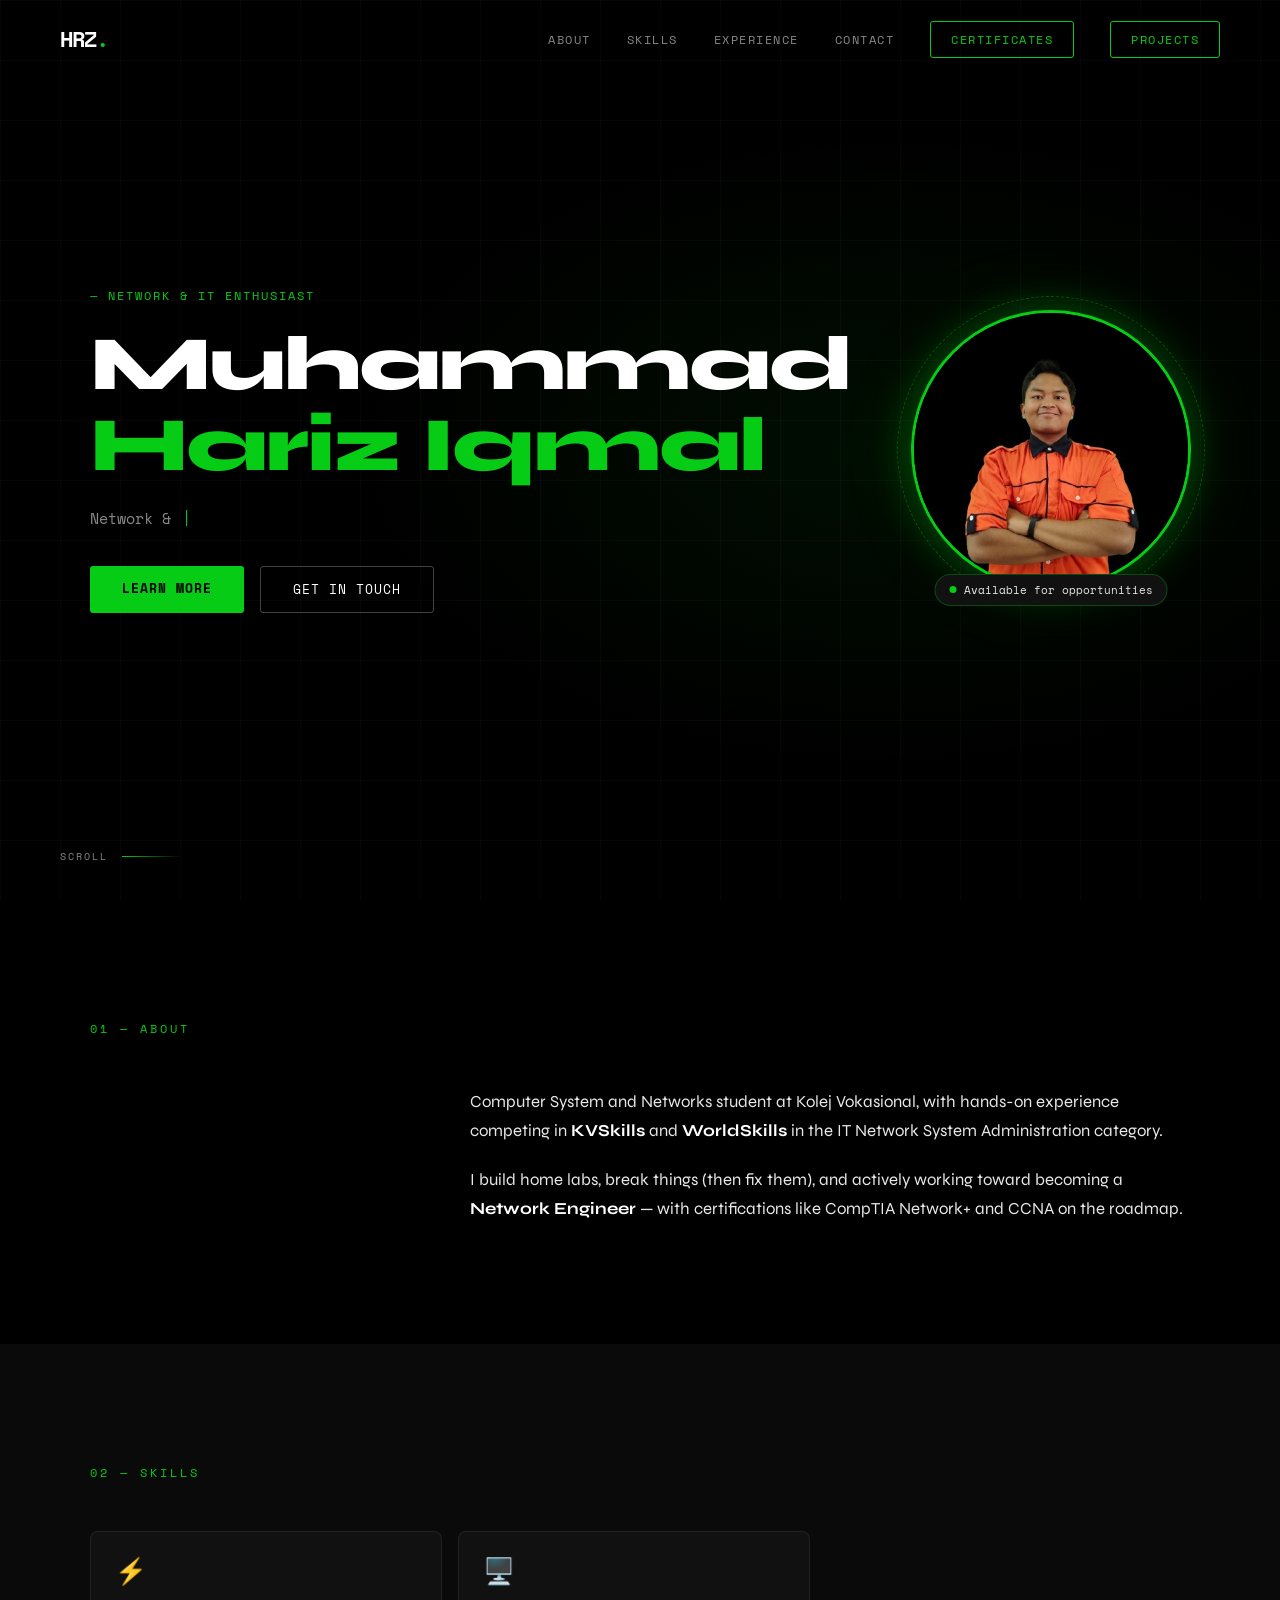
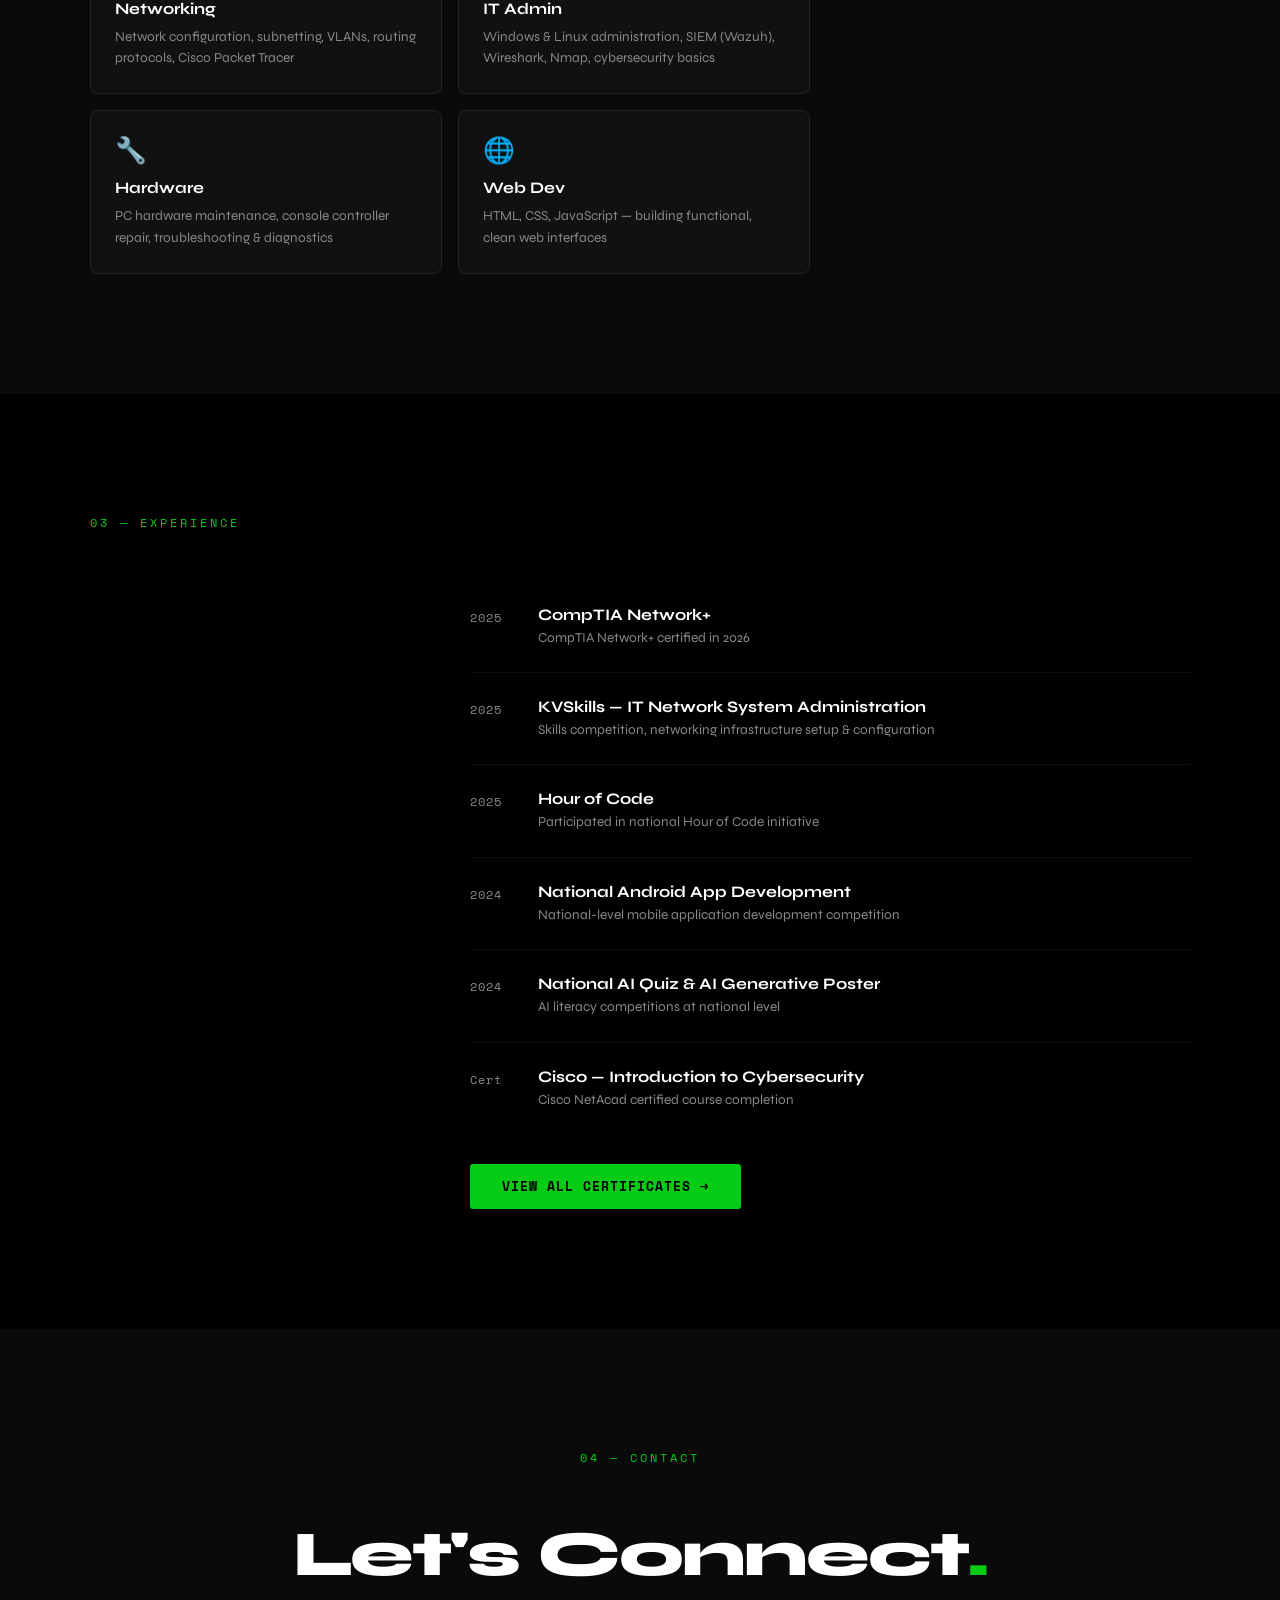
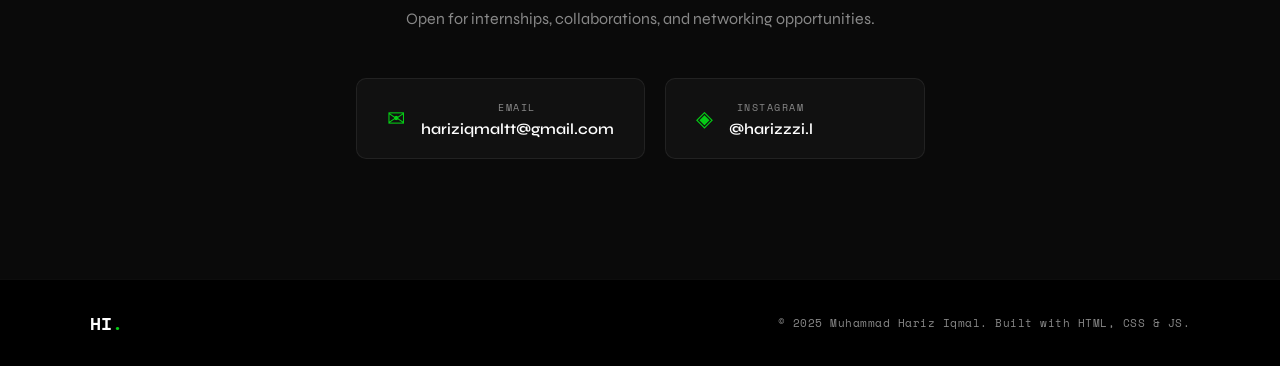
==== index.html @ 99c287b8 "Add files via upload" ====
<!DOCTYPE html>
<html lang="ms">
<head>
  <meta charset="UTF-8" />
  <meta name="viewport" content="width=device-width, initial-scale=1.0" />
  <title>Muhammad Hariz Iqmal — Portfolio</title>
  <link rel="preconnect" href="https://fonts.googleapis.com" />
  <link rel="preconnect" href="https://fonts.gstatic.com" crossorigin />
  <link href="https://fonts.googleapis.com/css2?family=Space+Mono:wght@400;700&family=Syne:wght@400;600;800&display=swap" rel="stylesheet" />
  <link rel="stylesheet" href="style.css" />
</head>
<body>

  <!-- NAV -->
  <nav id="navbar">
    <div class="nav-logo">HRZ<span class="dot">.</span></div>
    <ul class="nav-links">
      <li><a href="#about">About</a></li>
      <li><a href="#skills">Skills</a></li>
      <li><a href="#experience">Experience</a></li>
      <li><a href="#contact">Contact</a></li>
      <li><a href="sijil index.html" class="nav-cta">Certificates</a></li>
      <li><a href="project_index.html" class="nav-cta">Projects</a></li>
    </ul>
    <button class="hamburger" id="hamburger" aria-label="Menu">
      <span></span><span></span><span></span>
    </button>
  </nav>

  <!-- HERO -->
  <header id="hero">
    <div class="hero-grid">
      <div class="hero-text">
        <span class="hero-tag">— Network & IT Enthusiast</span>
        <h1 class="hero-name">Muhammad<br /><em>Hariz Iqmal</em></h1>
        <p class="hero-sub" id="typed-text"></p>
        <div class="hero-actions">
          <a href="#about" class="btn-primary">Learn More</a>
          <a href="#contact" class="btn-ghost">Get In Touch</a>
        </div>
      </div>
      <div class="hero-image-wrap">
        <div class="image-ring"></div>
        <img src="encem.jpg" alt="Muhammad Hariz Iqmal" class="profile-pic" />
        <div class="image-badge">
          <span class="badge-dot"></span> Available for opportunities
        </div>
      </div>
    </div>
    <div class="scroll-hint">
      <span>Scroll</span>
      <div class="scroll-line"></div>
    </div>
  </header>

  <!-- ABOUT -->
  <section id="about" class="section">
    <div class="section-inner">
      <div class="section-label reveal">01 — About</div>
      <div class="two-col">
        <div class="col-heading reveal-left">
          <h2>Who<br />Am I<span class="accent">?</span></h2>
        </div>
        <div class="col-body reveal-right">
          <p>Computer System and Networks student at Kolej Vokasional, with hands-on experience competing in <strong>KVSkills</strong> and <strong>WorldSkills</strong> in the IT Network System Administration category.</p>
          <br />
          <p>I build home labs, break things (then fix them), and actively working toward becoming a <strong>Network Engineer</strong> — with certifications like CompTIA Network+ and CCNA on the roadmap.</p>
        </div>
      </div>
    </div>
  </section>

  <!-- SKILLS -->
  <section id="skills" class="section alt-bg">
    <div class="section-inner">
      <div class="section-label reveal">02 — Skills</div>
      <div class="two-col reverse">
        <div class="col-heading reveal-right">
          <h2>What I<br />Can Do<span class="accent">.</span></h2>
        </div>
        <div class="col-body reveal-left">
          <div class="skill-grid">
            <div class="skill-card">
              <div class="skill-icon">⚡</div>
              <h3>Networking</h3>
              <p>Network configuration, subnetting, VLANs, routing protocols, Cisco Packet Tracer</p>
            </div>
            <div class="skill-card">
              <div class="skill-icon">🖥️</div>
              <h3>IT Admin</h3>
              <p>Windows & Linux administration, SIEM (Wazuh), Wireshark, Nmap, cybersecurity basics</p>
            </div>
            <div class="skill-card">
              <div class="skill-icon">🔧</div>
              <h3>Hardware</h3>
              <p>PC hardware maintenance, console controller repair, troubleshooting & diagnostics</p>
            </div>
            <div class="skill-card">
              <div class="skill-icon">🌐</div>
              <h3>Web Dev</h3>
              <p>HTML, CSS, JavaScript — building functional, clean web interfaces</p>
            </div>
          </div>
        </div>
      </div>
    </div>
  </section>

  <!-- EXPERIENCE / COMPETITIONS -->
  <section id="experience" class="section">
    <div class="section-inner">
      <div class="section-label reveal">03 — Experience</div>
      <div class="two-col">
        <div class="col-heading reveal-left">
          <h2>What I've<br />Done<span class="accent">.</span></h2>
        </div>
        <div class="col-body reveal-right">
          <div class="timeline">
            <div class="timeline-item">
              <span class="timeline-year">2025</span>
              <div>
                <h3>CompTIA Network+</h3>
                <p>CompTIA Network+ certified in 2026</p>
              </div>
            </div>
            <div class="timeline-item">
              <span class="timeline-year">2025</span>
              <div>
                <h3>KVSkills — IT Network System Administration</h3>
                <p>Skills competition, networking infrastructure setup & configuration</p>
              </div>
            </div>
            <div class="timeline-item">
              <span class="timeline-year">2025</span>
              <div>
                <h3>Hour of Code</h3>
                <p>Participated in national Hour of Code initiative</p>
              </div>
            </div>
            <div class="timeline-item">
              <span class="timeline-year">2024</span>
              <div>
                <h3>National Android App Development</h3>
                <p>National-level mobile application development competition</p>
              </div>
            </div>
            <div class="timeline-item">
              <span class="timeline-year">2024</span>
              <div>
                <h3>National AI Quiz & AI Generative Poster</h3>
                <p>AI literacy competitions at national level</p>
              </div>
            </div>
            <div class="timeline-item">
              <span class="timeline-year">Cert</span>
              <div>
                <h3>Cisco — Introduction to Cybersecurity</h3>
                <p>Cisco NetAcad certified course completion</p>
              </div>
            </div>
          </div>
          <a href="sijil_index.html" class="btn-primary" style="margin-top:30px;display:inline-block;">View All Certificates →</a>
        </div>
      </div>
    </div>
  </section>

  <!-- CONTACT -->
  <section id="contact" class="section alt-bg">
    <div class="section-inner contact-inner">
      <div class="section-label reveal">04 — Contact</div>
      <h2 class="contact-heading reveal">Let's Connect<span class="accent">.</span></h2>
      <p class="contact-sub reveal">Open for internships, collaborations, and networking opportunities.</p>
      <div class="contact-links reveal">
        <a href="mailto:hariziqmaltt@gmail.com" class="contact-card">
          <span class="contact-icon">✉</span>
          <div>
            <small>Email</small>
            <strong>hariziqmaltt@gmail.com</strong>
          </div>
        </a>
        <a href="https://instagram.com/harizzzi.l" target="_blank" class="contact-card">
          <span class="contact-icon">◈</span>
          <div>
            <small>Instagram</small>
            <strong>@harizzzi.l</strong>
          </div>
        </a>
      </div>
    </div>
  </section>

  <!-- FOOTER -->
  <footer>
    <div class="footer-inner">
      <span class="footer-logo">HI<span class="accent">.</span></span>
      <p>© 2025 Muhammad Hariz Iqmal. Built with HTML, CSS & JS.</p>
    </div>
  </footer>

  <script src="script.js"></script>
</body>
</html>
---- style.css ----
/* ===========================
   RESET & BASE
   =========================== */
*, *::before, *::after {
  margin: 0;
  padding: 0;
  box-sizing: border-box;
}

:root {
  --green: #06cc16;
  --green-dim: rgba(6, 204, 22, 0.12);
  --green-glow: rgba(6, 204, 22, 0.35);
  --black: #000000;
  --dark: #0a0a0a;
  --dark2: #111111;
  --grey: #888888;
  --light: #e8e8e8;
  --white: #ffffff;
  --font-display: 'Syne', sans-serif;
  --font-mono: 'Space Mono', monospace;
  --transition: 0.3s ease;
}

html { scroll-behavior: smooth; }

body {
  font-family: var(--font-display);
  background: var(--black);
  color: var(--white);
  overflow-x: hidden;
  cursor: default;
}

/* ===========================
   NAVBAR
   =========================== */
#navbar {
  position: fixed;
  top: 0; left: 0; right: 0;
  z-index: 1000;
  display: flex;
  align-items: center;
  justify-content: space-between;
  padding: 22px 60px;
  transition: background 0.4s, padding 0.3s;
}

#navbar.scrolled {
  background: rgba(0,0,0,0.92);
  backdrop-filter: blur(12px);
  padding: 14px 60px;
  border-bottom: 1px solid rgba(255,255,255,0.05);
}

.nav-logo {
  font-family: var(--font-mono);
  font-size: 1.4rem;
  font-weight: 700;
  color: var(--white);
  letter-spacing: -1px;
}

.dot { color: var(--green); }

.nav-links {
  display: flex;
  align-items: center;
  gap: 36px;
  list-style: none;
}

.nav-links a {
  font-family: var(--font-mono);
  font-size: 0.78rem;
  text-decoration: none;
  color: var(--grey);
  letter-spacing: 1.5px;
  text-transform: uppercase;
  transition: color var(--transition);
}

.nav-links a:hover { color: var(--white); }

.nav-links .nav-cta {
  padding: 8px 20px;
  border: 1px solid var(--green);
  color: var(--green);
  border-radius: 3px;
  transition: background var(--transition), color var(--transition);
}

.nav-links .nav-cta:hover {
  background: var(--green);
  color: var(--black);
}

.hamburger {
  display: none;
  flex-direction: column;
  gap: 5px;
  background: none;
  border: none;
  cursor: pointer;
  padding: 4px;
}

.hamburger span {
  display: block;
  width: 24px;
  height: 2px;
  background: var(--white);
  transition: var(--transition);
}

/* ===========================
   HERO
   =========================== */
#hero {
  min-height: 100vh;
  display: flex;
  flex-direction: column;
  align-items: center;
  justify-content: center;
  padding: 0 60px;
  position: relative;
  background:
    radial-gradient(ellipse 60% 50% at 70% 50%, rgba(6,204,22,0.07) 0%, transparent 70%),
    var(--black);
}

/* subtle grid overlay */
#hero::before {
  content: '';
  position: absolute;
  inset: 0;
  background-image:
    linear-gradient(rgba(255,255,255,0.025) 1px, transparent 1px),
    linear-gradient(90deg, rgba(255,255,255,0.025) 1px, transparent 1px);
  background-size: 60px 60px;
  pointer-events: none;
}

.hero-grid {
  display: flex;
  align-items: center;
  justify-content: space-between;
  gap: 60px;
  max-width: 1100px;
  width: 100%;
}

.hero-text {
  flex: 1;
}

.hero-tag {
  font-family: var(--font-mono);
  font-size: 0.75rem;
  color: var(--green);
  letter-spacing: 2px;
  text-transform: uppercase;
  display: block;
  margin-bottom: 20px;
  opacity: 0;
  animation: fadeUp 0.6s forwards 0.2s;
}

.hero-name {
  font-family: var(--font-display);
  font-size: clamp(2.8rem, 6vw, 5.5rem);
  font-weight: 800;
  line-height: 1.05;
  letter-spacing: -2px;
  opacity: 0;
  animation: fadeUp 0.7s forwards 0.35s;
}

.hero-name em {
  font-style: normal;
  color: var(--green);
}

.hero-sub {
  font-family: var(--font-mono);
  font-size: 0.95rem;
  color: var(--grey);
  margin-top: 22px;
  min-height: 1.5em;
  opacity: 0;
  animation: fadeUp 0.7s forwards 0.5s;
}

.hero-sub::after {
  content: '|';
  animation: blink 0.8s step-end infinite;
  color: var(--green);
  margin-left: 2px;
}

@keyframes blink { 50% { opacity: 0; } }

.hero-actions {
  display: flex;
  gap: 16px;
  margin-top: 36px;
  flex-wrap: wrap;
  opacity: 0;
  animation: fadeUp 0.7s forwards 0.65s;
}

/* Buttons */
.btn-primary {
  display: inline-block;
  padding: 13px 32px;
  background: var(--green);
  color: var(--black);
  font-family: var(--font-mono);
  font-size: 0.8rem;
  font-weight: 700;
  letter-spacing: 1px;
  text-transform: uppercase;
  text-decoration: none;
  border-radius: 3px;
  transition: transform var(--transition), box-shadow var(--transition);
}

.btn-primary:hover {
  transform: translateY(-2px);
  box-shadow: 0 8px 24px var(--green-glow);
}

.btn-ghost {
  display: inline-block;
  padding: 13px 32px;
  border: 1px solid rgba(255,255,255,0.25);
  color: var(--white);
  font-family: var(--font-mono);
  font-size: 0.8rem;
  letter-spacing: 1px;
  text-transform: uppercase;
  text-decoration: none;
  border-radius: 3px;
  transition: border-color var(--transition), color var(--transition);
}

.btn-ghost:hover {
  border-color: var(--white);
}

/* HERO IMAGE */
.hero-image-wrap {
  position: relative;
  flex-shrink: 0;
  opacity: 0;
  animation: fadeIn 0.8s forwards 0.5s;
}

.profile-pic {
  width: 280px;
  height: 280px;
  border-radius: 50%;
  object-fit: cover;
  border: 3px solid var(--green);
  box-shadow: 0 0 40px var(--green-glow), 0 0 80px rgba(6,204,22,0.1);
  display: block;
  position: relative;
  z-index: 2;
}

.image-ring {
  position: absolute;
  inset: -14px;
  border-radius: 50%;
  border: 1px dashed rgba(6,204,22,0.35);
  animation: spin 20s linear infinite;
  z-index: 1;
}

@keyframes spin { to { transform: rotate(360deg); } }

.image-badge {
  position: absolute;
  bottom: -16px;
  left: 50%;
  transform: translateX(-50%);
  background: var(--dark2);
  border: 1px solid rgba(6,204,22,0.3);
  color: var(--light);
  font-family: var(--font-mono);
  font-size: 0.68rem;
  white-space: nowrap;
  padding: 7px 14px;
  border-radius: 20px;
  display: flex;
  align-items: center;
  gap: 7px;
  z-index: 3;
}

.badge-dot {
  width: 7px;
  height: 7px;
  border-radius: 50%;
  background: var(--green);
  animation: pulse 2s ease-in-out infinite;
}

@keyframes pulse {
  0%, 100% { box-shadow: 0 0 0 0 var(--green-glow); }
  50% { box-shadow: 0 0 0 6px transparent; }
}

/* Scroll hint */
.scroll-hint {
  position: absolute;
  bottom: 36px;
  left: 60px;
  display: flex;
  align-items: center;
  gap: 14px;
  opacity: 0;
  animation: fadeIn 1s forwards 1s;
}

.scroll-hint span {
  font-family: var(--font-mono);
  font-size: 0.65rem;
  letter-spacing: 2px;
  color: var(--grey);
  text-transform: uppercase;
}

.scroll-line {
  width: 60px;
  height: 1px;
  background: linear-gradient(90deg, var(--green), transparent);
  animation: grow 2s ease-in-out infinite;
}

@keyframes grow {
  0%, 100% { width: 30px; opacity: 0.4; }
  50% { width: 60px; opacity: 1; }
}

/* ===========================
   SECTIONS
   =========================== */
.section {
  padding: 120px 60px;
}

.alt-bg {
  background: var(--dark);
}

.section-inner {
  max-width: 1100px;
  margin: 0 auto;
}

.section-label {
  font-family: var(--font-mono);
  font-size: 0.72rem;
  color: var(--green);
  letter-spacing: 3px;
  text-transform: uppercase;
  margin-bottom: 50px;
}

.two-col {
  display: flex;
  gap: 80px;
  align-items: flex-start;
}

.two-col.reverse { flex-direction: row-reverse; }

.col-heading {
  flex: 0 0 300px;
  position: sticky;
  top: 120px;
}

.col-heading h2 {
  font-size: clamp(2.2rem, 4vw, 3.6rem);
  font-weight: 800;
  line-height: 1.1;
  letter-spacing: -2px;
}

.accent { color: var(--green); }

.col-body {
  flex: 1;
}

.col-body p {
  font-size: 1.05rem;
  line-height: 1.75;
  color: var(--light);
}

.col-body p strong {
  color: var(--white);
  font-weight: 700;
}

/* ===========================
   SKILL CARDS
   =========================== */
.skill-grid {
  display: grid;
  grid-template-columns: 1fr 1fr;
  gap: 16px;
}

.skill-card {
  background: rgba(255,255,255,0.03);
  border: 1px solid rgba(255,255,255,0.07);
  border-radius: 8px;
  padding: 24px;
  transition: border-color var(--transition), transform var(--transition);
}

.skill-card:hover {
  border-color: var(--green);
  transform: translateY(-4px);
}

.skill-icon {
  font-size: 1.6rem;
  margin-bottom: 12px;
}

.skill-card h3 {
  font-size: 1rem;
  font-weight: 700;
  margin-bottom: 8px;
}

.skill-card p {
  font-size: 0.85rem;
  line-height: 1.6;
  color: var(--grey);
}

/* ===========================
   TIMELINE
   =========================== */
.timeline {
  display: flex;
  flex-direction: column;
  gap: 0;
}

.timeline-item {
  display: flex;
  gap: 24px;
  padding: 24px 0;
  border-bottom: 1px solid rgba(255,255,255,0.06);
  align-items: flex-start;
  transition: background var(--transition);
}

.timeline-item:last-child { border-bottom: none; }

.timeline-item:hover .timeline-year {
  color: var(--green);
}

.timeline-year {
  font-family: var(--font-mono);
  font-size: 0.72rem;
  color: var(--grey);
  letter-spacing: 1px;
  flex-shrink: 0;
  width: 44px;
  margin-top: 4px;
  transition: color var(--transition);
}

.timeline-item h3 {
  font-size: 1rem;
  font-weight: 700;
  margin-bottom: 4px;
}

.timeline-item p {
  font-size: 0.85rem;
  color: var(--grey);
  line-height: 1.5;
}

/* ===========================
   CONTACT
   =========================== */
.contact-inner {
  text-align: center;
}

.contact-heading {
  font-size: clamp(2.5rem, 5vw, 4.5rem);
  font-weight: 800;
  letter-spacing: -2px;
  margin-bottom: 16px;
}

.contact-sub {
  font-size: 1rem;
  color: var(--grey);
  margin-bottom: 50px;
}

.contact-links {
  display: flex;
  gap: 20px;
  justify-content: center;
  flex-wrap: wrap;
}

.contact-card {
  display: flex;
  align-items: center;
  gap: 16px;
  background: rgba(255,255,255,0.03);
  border: 1px solid rgba(255,255,255,0.07);
  border-radius: 10px;
  padding: 20px 30px;
  text-decoration: none;
  color: var(--white);
  transition: border-color var(--transition), transform var(--transition);
  min-width: 260px;
}

.contact-card:hover {
  border-color: var(--green);
  transform: translateY(-4px);
}

.contact-icon {
  font-size: 1.4rem;
  color: var(--green);
}

.contact-card small {
  display: block;
  font-family: var(--font-mono);
  font-size: 0.65rem;
  color: var(--grey);
  letter-spacing: 1.5px;
  text-transform: uppercase;
  margin-bottom: 4px;
}

.contact-card strong {
  font-size: 0.95rem;
  font-weight: 600;
}

/* ===========================
   FOOTER
   =========================== */
footer {
  background: var(--black);
  border-top: 1px solid rgba(255,255,255,0.05);
  padding: 30px 60px;
}

.footer-inner {
  max-width: 1100px;
  margin: 0 auto;
  display: flex;
  align-items: center;
  justify-content: space-between;
}

.footer-logo {
  font-family: var(--font-mono);
  font-size: 1.1rem;
  font-weight: 700;
}

footer p {
  font-family: var(--font-mono);
  font-size: 0.7rem;
  color: var(--grey);
  letter-spacing: 0.5px;
}

/* ===========================
   REVEAL ANIMATIONS
   =========================== */
.reveal, .reveal-left, .reveal-right {
  opacity: 0;
  transition: opacity 0.8s ease, transform 0.8s ease;
}

.reveal { transform: translateY(30px); }
.reveal-left { transform: translateX(-50px); }
.reveal-right { transform: translateX(50px); }

.reveal.active,
.reveal-left.active,
.reveal-right.active {
  opacity: 1;
  transform: translate(0);
}

/* ===========================
   KEYFRAMES
   =========================== */
@keyframes fadeUp {
  from { opacity: 0; transform: translateY(24px); }
  to   { opacity: 1; transform: translateY(0); }
}

@keyframes fadeIn {
  from { opacity: 0; }
  to   { opacity: 1; }
}

/* ===========================
   RESPONSIVE
   =========================== */
@media (max-width: 900px) {
  #navbar { padding: 18px 30px; }
  #navbar.scrolled { padding: 12px 30px; }

  .nav-links { display: none; flex-direction: column; position: fixed; top: 0; right: 0; bottom: 0; width: 260px; background: #0a0a0a; padding: 80px 30px 40px; gap: 28px; transform: translateX(100%); transition: transform 0.35s ease; z-index: 999; }
  .nav-links.open { display: flex; transform: translateX(0); }
  .hamburger { display: flex; z-index: 1000; }

  #hero { padding: 100px 30px 60px; }
  .hero-grid { flex-direction: column-reverse; align-items: flex-start; gap: 40px; }
  .profile-pic { width: 200px; height: 200px; }

  .section { padding: 80px 30px; }
  .two-col, .two-col.reverse { flex-direction: column; gap: 40px; }
  .col-heading { position: static; flex: none; }

  .skill-grid { grid-template-columns: 1fr; }

  .scroll-hint { display: none; }

  footer { padding: 24px 30px; }
  .footer-inner { flex-direction: column; gap: 10px; text-align: center; }
}

@media (max-width: 480px) {
  .hero-name { letter-spacing: -1px; }
  .contact-card { min-width: unset; width: 100%; }
}
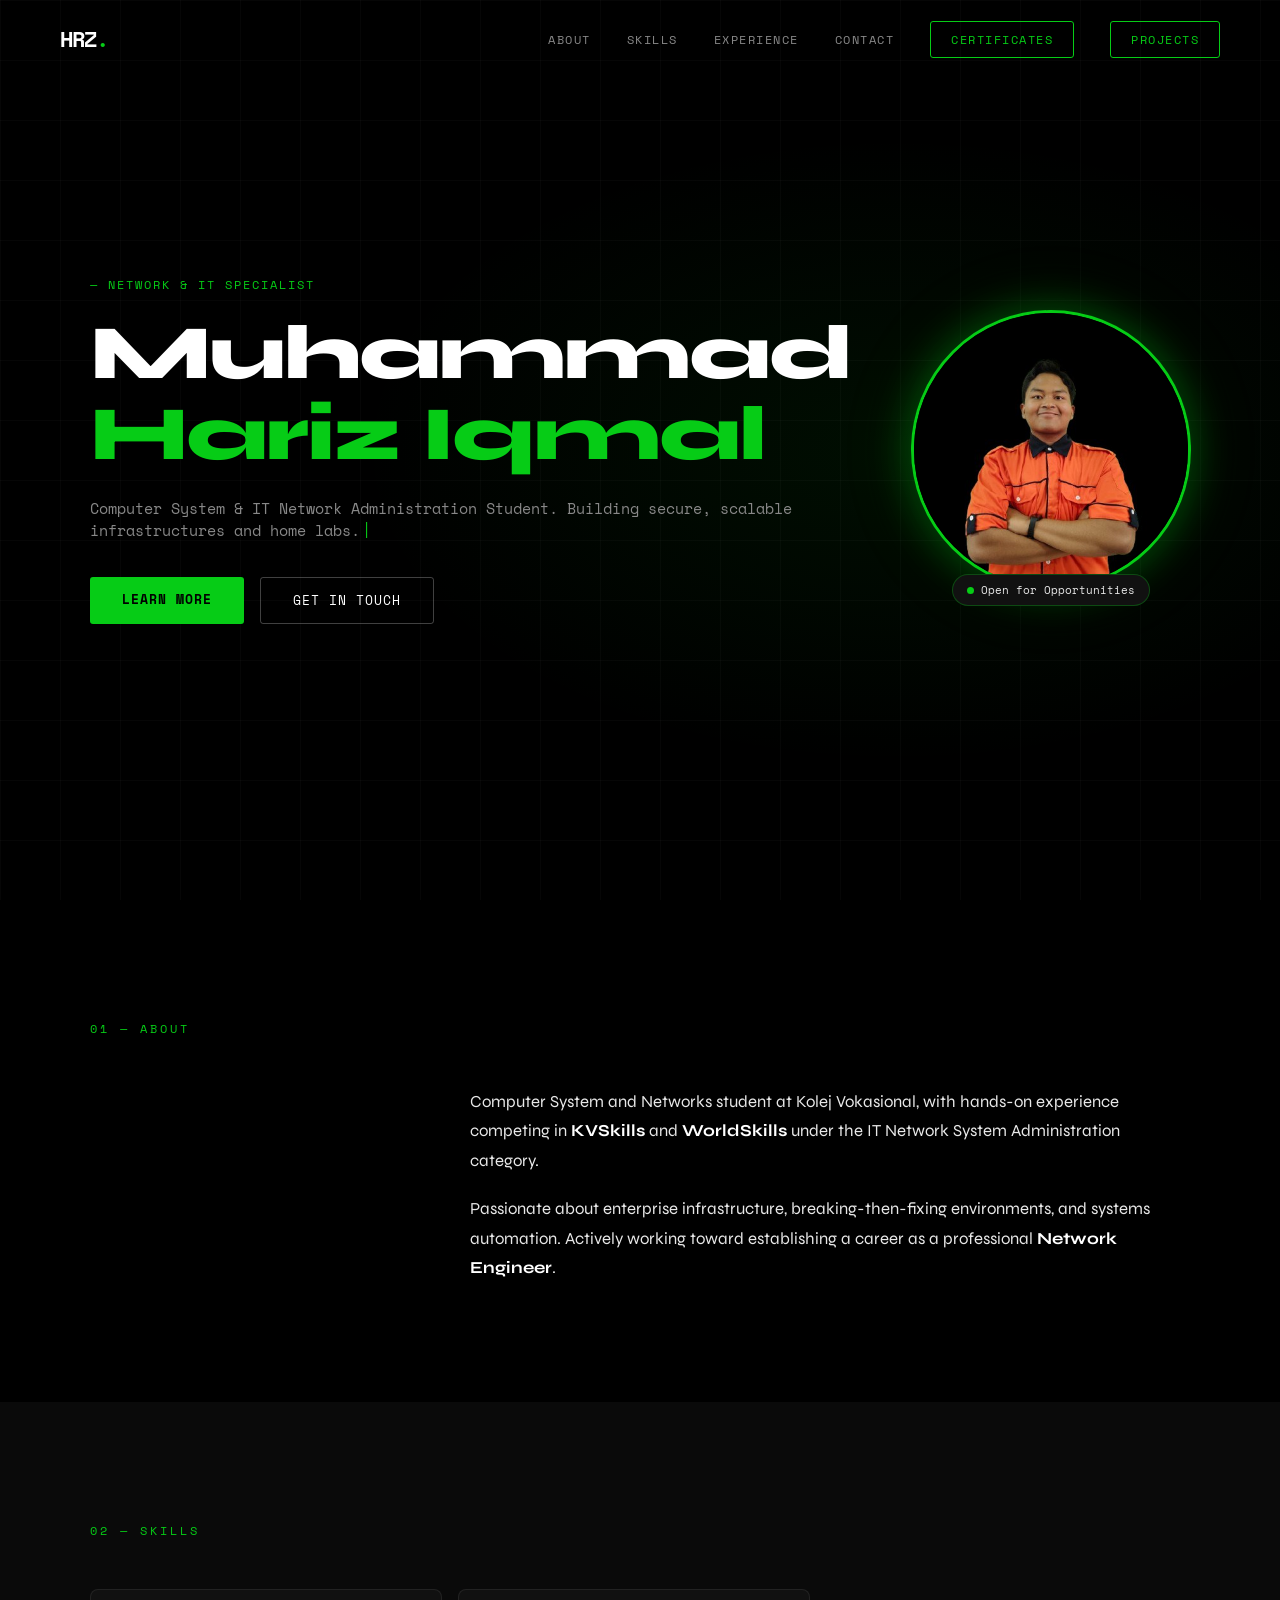
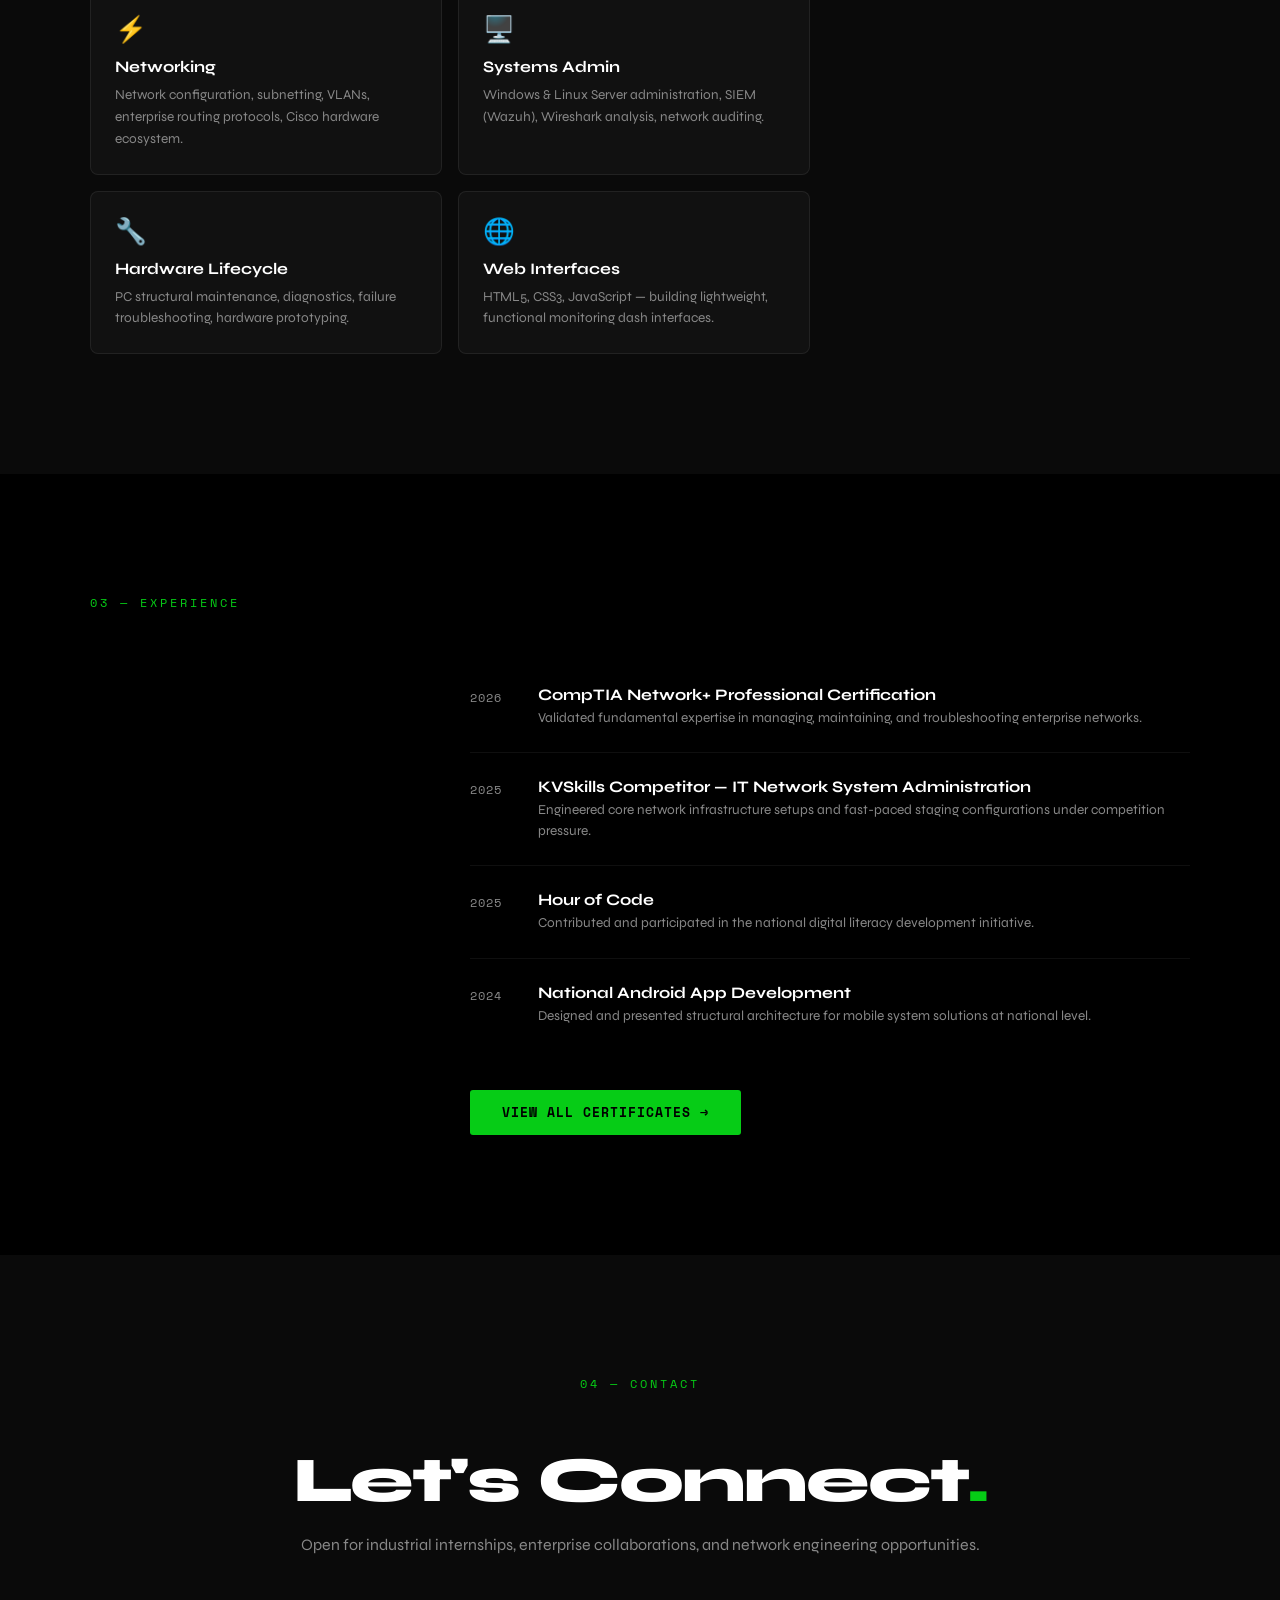
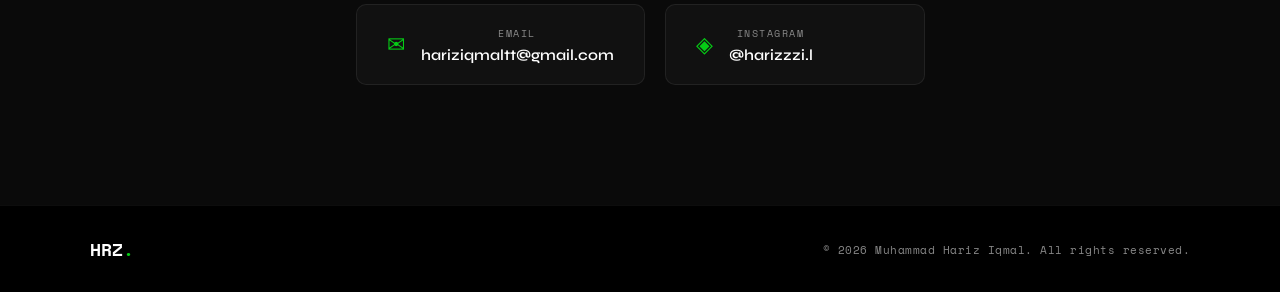
==== commit 360196e5: "Update index.html" ====
--- a/index.html
+++ b/index.html
@@ -11,7 +11,6 @@
 </head>
 <body>
 
-  <!-- NAV -->
   <nav id="navbar">
     <div class="nav-logo">HRZ<span class="dot">.</span></div>
     <ul class="nav-links">
@@ -19,7 +18,7 @@
       <li><a href="#skills">Skills</a></li>
       <li><a href="#experience">Experience</a></li>
       <li><a href="#contact">Contact</a></li>
-      <li><a href="sijil index.html" class="nav-cta">Certificates</a></li>
+      <li><a href="sijil_index.html" class="nav-cta">Certificates</a></li>
       <li><a href="project_index.html" class="nav-cta">Projects</a></li>
     </ul>
     <button class="hamburger" id="hamburger" aria-label="Menu">
@@ -27,78 +26,70 @@
     </button>
   </nav>
 
-  <!-- HERO -->
   <header id="hero">
     <div class="hero-grid">
       <div class="hero-text">
-        <span class="hero-tag">— Network & IT Enthusiast</span>
+        <span class="hero-tag">— Network & IT Specialist</span>
         <h1 class="hero-name">Muhammad<br /><em>Hariz Iqmal</em></h1>
-        <p class="hero-sub" id="typed-text"></p>
+        <p class="hero-sub">Computer System & IT Network Administration Student. Building secure, scalable infrastructures and home labs.</p>
         <div class="hero-actions">
           <a href="#about" class="btn-primary">Learn More</a>
           <a href="#contact" class="btn-ghost">Get In Touch</a>
         </div>
       </div>
       <div class="hero-image-wrap">
-        <div class="image-ring"></div>
         <img src="encem.jpg" alt="Muhammad Hariz Iqmal" class="profile-pic" />
         <div class="image-badge">
-          <span class="badge-dot"></span> Available for opportunities
+          <span class="badge-dot"></span> Open for Opportunities
         </div>
       </div>
     </div>
-    <div class="scroll-hint">
-      <span>Scroll</span>
-      <div class="scroll-line"></div>
-    </div>
   </header>
 
-  <!-- ABOUT -->
   <section id="about" class="section">
     <div class="section-inner">
       <div class="section-label reveal">01 — About</div>
       <div class="two-col">
-        <div class="col-heading reveal-left">
+        <div class="col-heading reveal">
           <h2>Who<br />Am I<span class="accent">?</span></h2>
         </div>
-        <div class="col-body reveal-right">
-          <p>Computer System and Networks student at Kolej Vokasional, with hands-on experience competing in <strong>KVSkills</strong> and <strong>WorldSkills</strong> in the IT Network System Administration category.</p>
+        <div class="col-body reveal">
+          <p>Computer System and Networks student at Kolej Vokasional, with hands-on experience competing in <strong>KVSkills</strong> and <strong>WorldSkills</strong> under the IT Network System Administration category.</p>
           <br />
-          <p>I build home labs, break things (then fix them), and actively working toward becoming a <strong>Network Engineer</strong> — with certifications like CompTIA Network+ and CCNA on the roadmap.</p>
+          <p>Passionate about enterprise infrastructure, breaking-then-fixing environments, and systems automation. Actively working toward establishing a career as a professional <strong>Network Engineer</strong>.</p>
         </div>
       </div>
     </div>
   </section>
 
-  <!-- SKILLS -->
   <section id="skills" class="section alt-bg">
     <div class="section-inner">
       <div class="section-label reveal">02 — Skills</div>
       <div class="two-col reverse">
-        <div class="col-heading reveal-right">
+        <div class="col-heading reveal">
           <h2>What I<br />Can Do<span class="accent">.</span></h2>
         </div>
-        <div class="col-body reveal-left">
+        <div class="col-body reveal">
           <div class="skill-grid">
             <div class="skill-card">
               <div class="skill-icon">⚡</div>
               <h3>Networking</h3>
-              <p>Network configuration, subnetting, VLANs, routing protocols, Cisco Packet Tracer</p>
+              <p>Network configuration, subnetting, VLANs, enterprise routing protocols, Cisco hardware ecosystem.</p>
             </div>
             <div class="skill-card">
               <div class="skill-icon">🖥️</div>
-              <h3>IT Admin</h3>
-              <p>Windows & Linux administration, SIEM (Wazuh), Wireshark, Nmap, cybersecurity basics</p>
+              <h3>Systems Admin</h3>
+              <p>Windows & Linux Server administration, SIEM (Wazuh), Wireshark analysis, network auditing.</p>
             </div>
             <div class="skill-card">
               <div class="skill-icon">🔧</div>
-              <h3>Hardware</h3>
-              <p>PC hardware maintenance, console controller repair, troubleshooting & diagnostics</p>
+              <h3>Hardware Lifecycle</h3>
+              <p>PC structural maintenance, diagnostics, failure troubleshooting, hardware prototyping.</p>
             </div>
             <div class="skill-card">
               <div class="skill-icon">🌐</div>
-              <h3>Web Dev</h3>
-              <p>HTML, CSS, JavaScript — building functional, clean web interfaces</p>
+              <h3>Web Interfaces</h3>
+              <p>HTML5, CSS3, JavaScript — building lightweight, functional monitoring dash interfaces.</p>
             </div>
           </div>
         </div>
@@ -106,71 +97,55 @@
     </div>
   </section>
 
-  <!-- EXPERIENCE / COMPETITIONS -->
   <section id="experience" class="section">
     <div class="section-inner">
       <div class="section-label reveal">03 — Experience</div>
       <div class="two-col">
-        <div class="col-heading reveal-left">
+        <div class="col-heading reveal">
           <h2>What I've<br />Done<span class="accent">.</span></h2>
         </div>
-        <div class="col-body reveal-right">
+        <div class="col-body reveal">
           <div class="timeline">
             <div class="timeline-item">
-              <span class="timeline-year">2025</span>
+              <span class="timeline-year">2026</span>
               <div>
-                <h3>CompTIA Network+</h3>
-                <p>CompTIA Network+ certified in 2026</p>
+                <h3>CompTIA Network+ Professional Certification</h3>
+                <p>Validated fundamental expertise in managing, maintaining, and troubleshooting enterprise networks.</p>
               </div>
             </div>
             <div class="timeline-item">
               <span class="timeline-year">2025</span>
               <div>
-                <h3>KVSkills — IT Network System Administration</h3>
-                <p>Skills competition, networking infrastructure setup & configuration</p>
+                <h3>KVSkills Competitor — IT Network System Administration</h3>
+                <p>Engineered core network infrastructure setups and fast-paced staging configurations under competition pressure.</p>
               </div>
             </div>
             <div class="timeline-item">
               <span class="timeline-year">2025</span>
               <div>
                 <h3>Hour of Code</h3>
-                <p>Participated in national Hour of Code initiative</p>
+                <p>Contributed and participated in the national digital literacy development initiative.</p>
               </div>
             </div>
             <div class="timeline-item">
               <span class="timeline-year">2024</span>
               <div>
                 <h3>National Android App Development</h3>
-                <p>National-level mobile application development competition</p>
-              </div>
-            </div>
-            <div class="timeline-item">
-              <span class="timeline-year">2024</span>
-              <div>
-                <h3>National AI Quiz & AI Generative Poster</h3>
-                <p>AI literacy competitions at national level</p>
-              </div>
-            </div>
-            <div class="timeline-item">
-              <span class="timeline-year">Cert</span>
-              <div>
-                <h3>Cisco — Introduction to Cybersecurity</h3>
-                <p>Cisco NetAcad certified course completion</p>
+                <p>Designed and presented structural architecture for mobile system solutions at national level.</p>
               </div>
             </div>
           </div>
-          <a href="sijil_index.html" class="btn-primary" style="margin-top:30px;display:inline-block;">View All Certificates →</a>
+          <a href="sijil_index.html" class="btn-primary" style="margin-top:40px;display:inline-block;">View All Certificates →</a>
         </div>
       </div>
     </div>
   </section>
 
-  <!-- CONTACT -->
   <section id="contact" class="section alt-bg">
     <div class="section-inner contact-inner">
       <div class="section-label reveal">04 — Contact</div>
       <h2 class="contact-heading reveal">Let's Connect<span class="accent">.</span></h2>
-      <p class="contact-sub reveal">Open for internships, collaborations, and networking opportunities.</p>
+      <p class="contact-sub reveal">Open for industrial internships, enterprise collaborations, and network engineering opportunities.</p>
       <div class="contact-links reveal">
         <a href="mailto:hariziqmaltt@gmail.com" class="contact-card">
           <span class="contact-icon">✉</span>
@@ -190,11 +165,10 @@
     </div>
   </section>
 
-  <!-- FOOTER -->
   <footer>
     <div class="footer-inner">
-      <span class="footer-logo">HI<span class="accent">.</span></span>
-      <p>© 2025 Muhammad Hariz Iqmal. Built with HTML, CSS & JS.</p>
+      <span class="footer-logo">HRZ<span class="accent">.</span></span>
+      <p>© 2026 Muhammad Hariz Iqmal. All rights reserved.</p>
     </div>
   </footer>
 
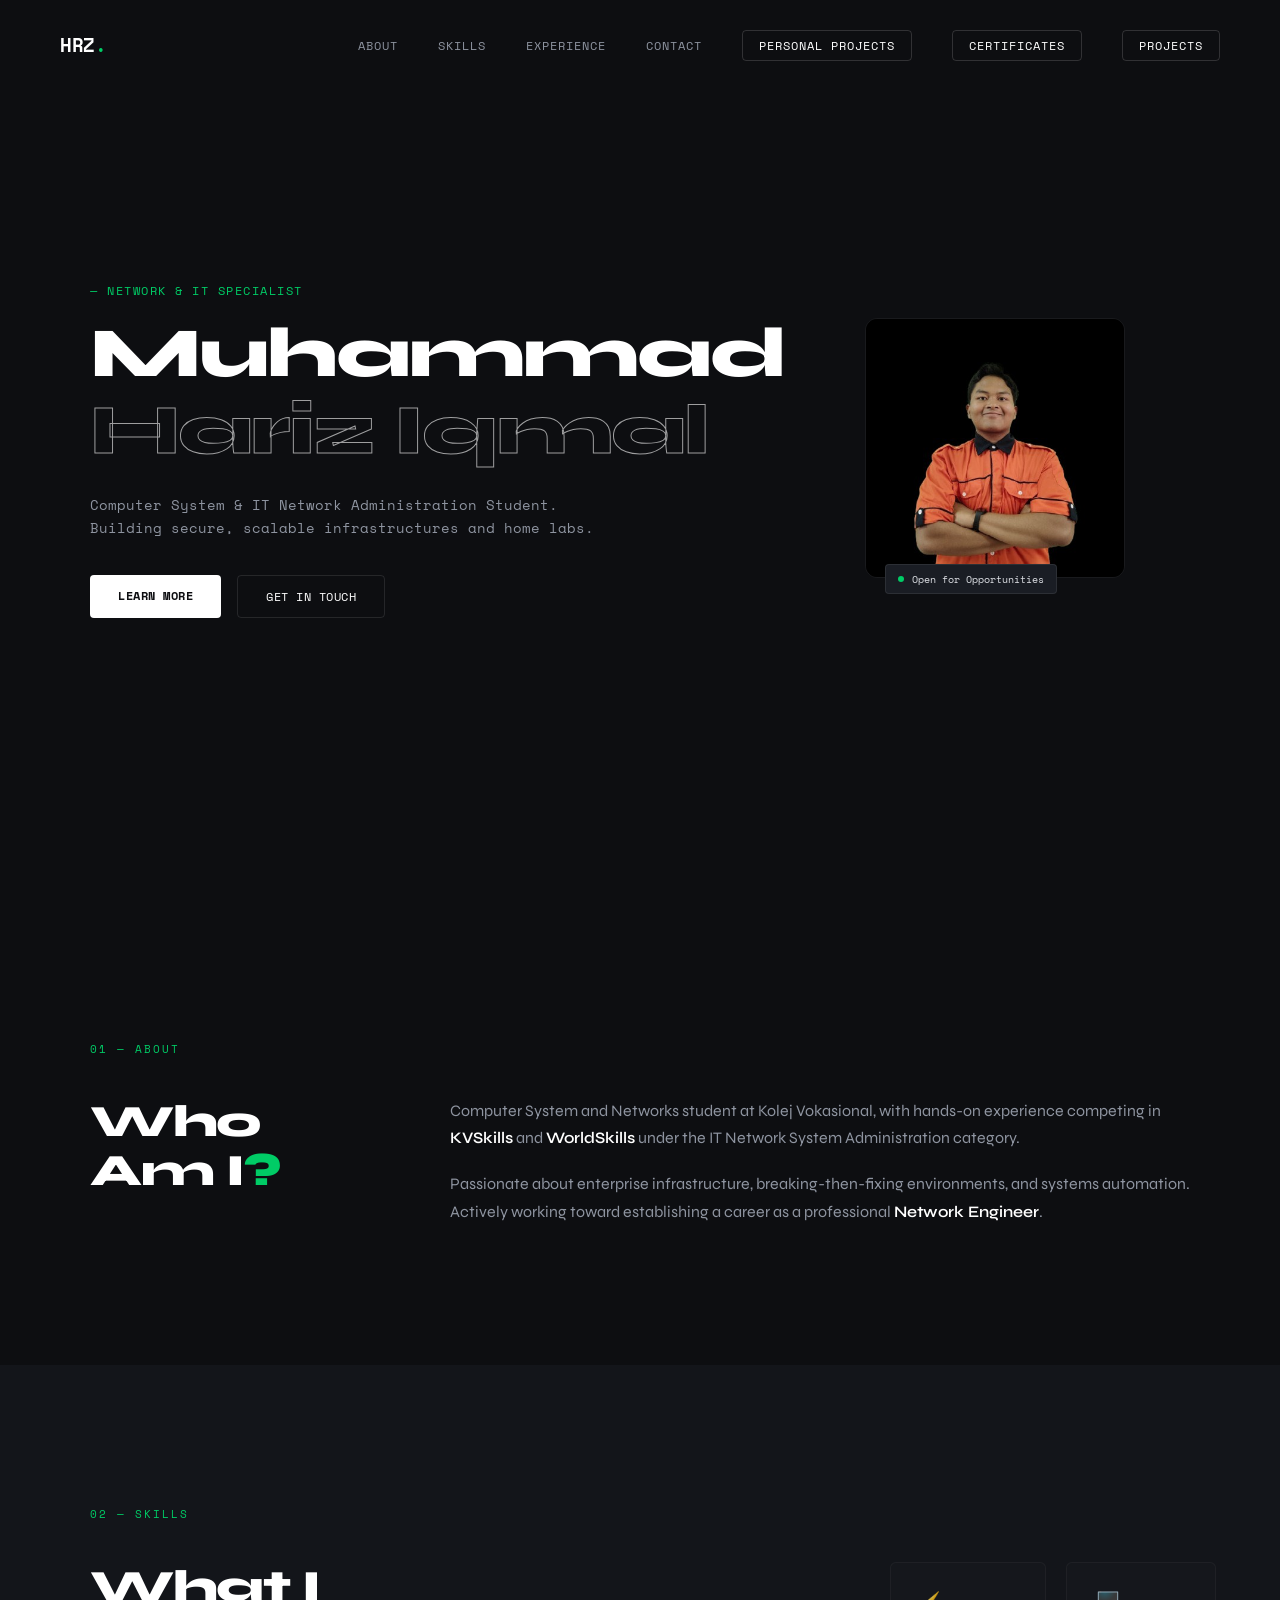
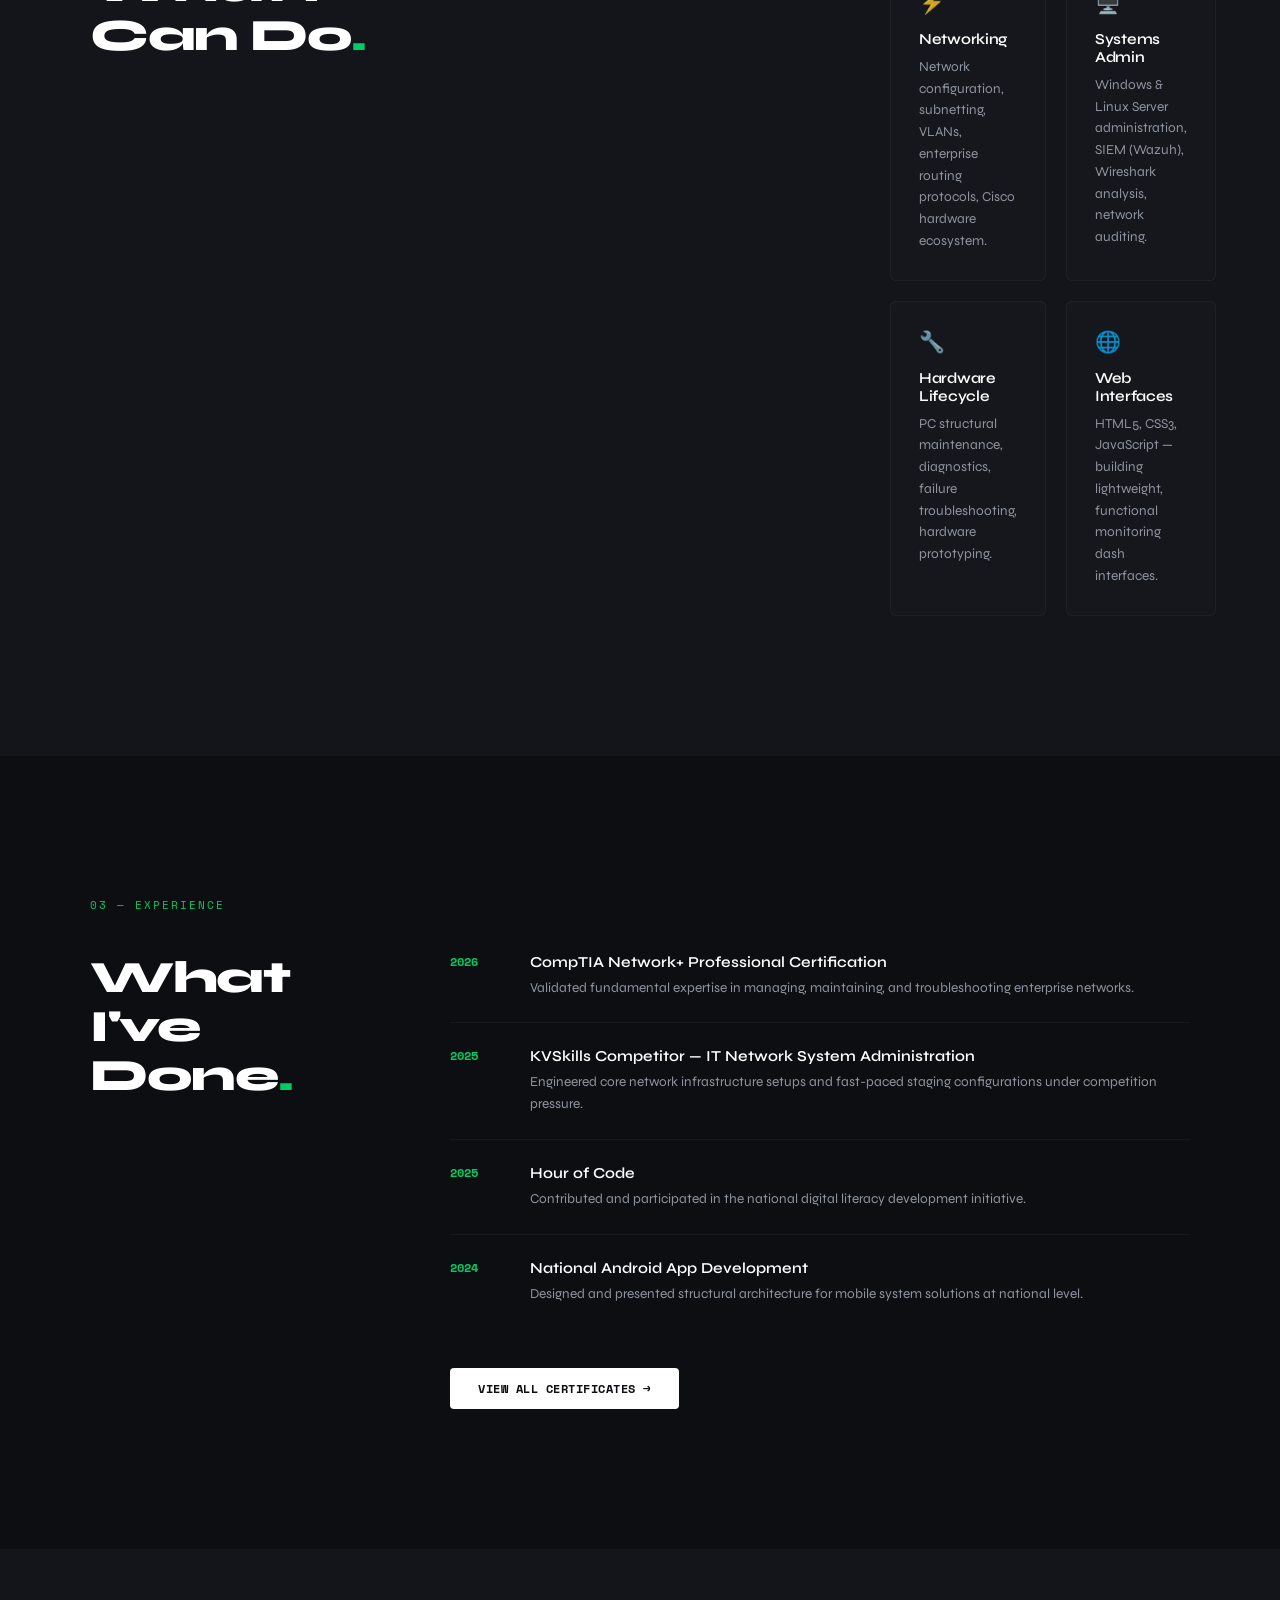
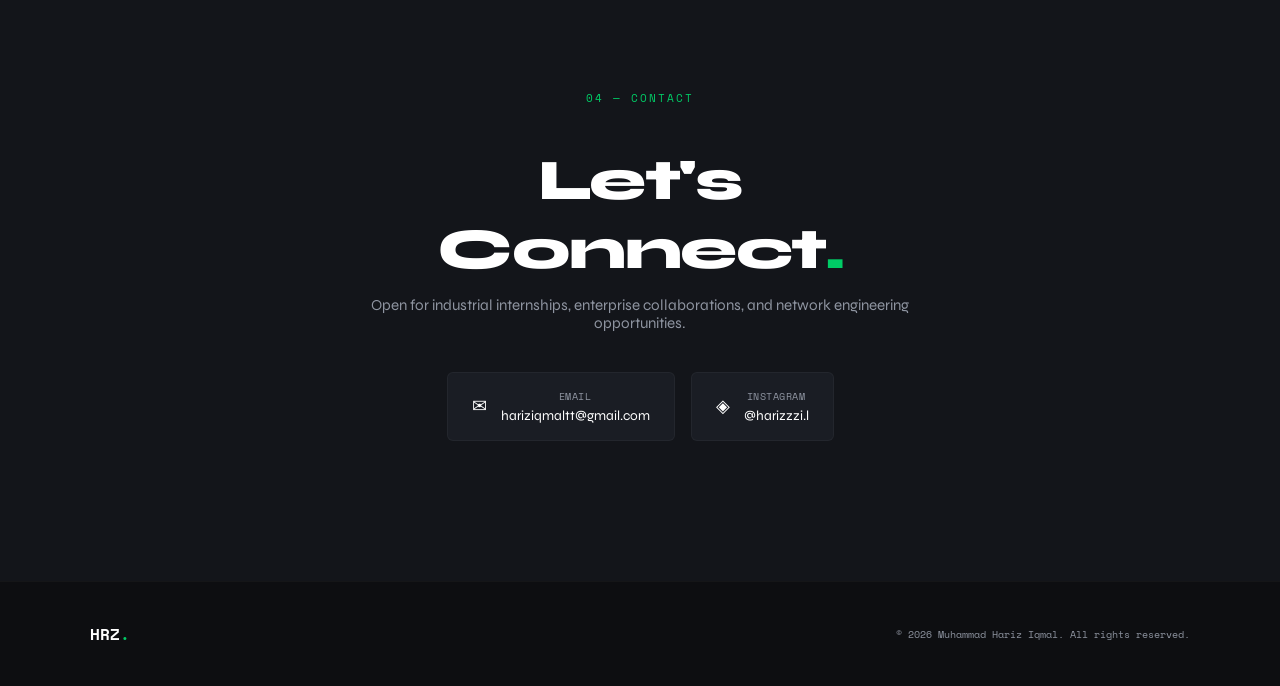
==== commit 15279d5b: "Update index.html" ====
--- a/index.html
+++ b/index.html
@@ -18,6 +18,7 @@
       <li><a href="#skills">Skills</a></li>
       <li><a href="#experience">Experience</a></li>
       <li><a href="#contact">Contact</a></li>
+      <li><a href="personalprojects.html" class="nav-cta">Personal projects</a></li>
       <li><a href="sijil_index.html" class="nav-cta">Certificates</a></li>
       <li><a href="project_index.html" class="nav-cta">Projects</a></li>
     </ul>
--- a/style.css
+++ b/style.css
@@ -8,28 +8,28 @@
 }
 
 :root {
-  --green: #06cc16;
-  --green-dim: rgba(6, 204, 22, 0.12);
-  --green-glow: rgba(6, 204, 22, 0.35);
-  --black: #000000;
-  --dark: #0a0a0a;
-  --dark2: #111111;
-  --grey: #888888;
-  --light: #e8e8e8;
+  --green: #00cc66; /* Hijau ditukar ke rona emerald sedikit korporat */
+  --black: #0d0e11; /* Latar belakang charcoal premium, mengurangkan eye strain */
+  --dark: #13151a;
+  --dark2: #1a1d24;
+  --grey: #8e94a0;
+  --light: #e2e4e9;
   --white: #ffffff;
   --font-display: 'Syne', sans-serif;
   --font-mono: 'Space Mono', monospace;
-  --transition: 0.3s ease;
-}
-
-html { scroll-behavior: smooth; }
+  --transition: 0.25s cubic-bezier(0.25, 0.46, 0.45, 0.94);
+}
+
+html { 
+  scroll-behavior: smooth;
+}
 
 body {
   font-family: var(--font-display);
   background: var(--black);
   color: var(--white);
   overflow-x: hidden;
-  cursor: default;
+  -webkit-font-smoothing: antialiased;
 }
 
 /* ===========================
@@ -42,23 +42,22 @@
   display: flex;
   align-items: center;
   justify-content: space-between;
-  padding: 22px 60px;
-  transition: background 0.4s, padding 0.3s;
+  padding: 30px 60px;
+  transition: background var(--transition), padding var(--transition);
 }
 
 #navbar.scrolled {
-  background: rgba(0,0,0,0.92);
-  backdrop-filter: blur(12px);
-  padding: 14px 60px;
-  border-bottom: 1px solid rgba(255,255,255,0.05);
+  background: rgba(13, 14, 17, 0.85);
+  backdrop-filter: blur(20px);
+  padding: 18px 60px;
+  border-bottom: 1px solid rgba(255,255,255,0.03);
 }
 
 .nav-logo {
   font-family: var(--font-mono);
-  font-size: 1.4rem;
+  font-size: 1.2rem;
   font-weight: 700;
-  color: var(--white);
-  letter-spacing: -1px;
+  letter-spacing: -0.5px;
 }
 
 .dot { color: var(--green); }
@@ -66,16 +65,16 @@
 .nav-links {
   display: flex;
   align-items: center;
-  gap: 36px;
+  gap: 40px;
   list-style: none;
 }
 
 .nav-links a {
   font-family: var(--font-mono);
-  font-size: 0.78rem;
+  font-size: 0.75rem;
   text-decoration: none;
   color: var(--grey);
-  letter-spacing: 1.5px;
+  letter-spacing: 1px;
   text-transform: uppercase;
   transition: color var(--transition);
 }
@@ -83,16 +82,16 @@
 .nav-links a:hover { color: var(--white); }
 
 .nav-links .nav-cta {
-  padding: 8px 20px;
-  border: 1px solid var(--green);
+  padding: 6px 16px;
+  border: 1px solid rgba(255, 255, 255, 0.15);
+  color: var(--white);
+  border-radius: 4px;
+  transition: all var(--transition);
+}
+
+.nav-links .nav-cta:hover {
+  border-color: var(--green);
   color: var(--green);
-  border-radius: 3px;
-  transition: background var(--transition), color var(--transition);
-}
-
-.nav-links .nav-cta:hover {
-  background: var(--green);
-  color: var(--black);
 }
 
 .hamburger {
@@ -102,12 +101,11 @@
   background: none;
   border: none;
   cursor: pointer;
-  padding: 4px;
 }
 
 .hamburger span {
   display: block;
-  width: 24px;
+  width: 20px;
   height: 2px;
   background: var(--white);
   transition: var(--transition);
@@ -119,291 +117,189 @@
 #hero {
   min-height: 100vh;
   display: flex;
-  flex-direction: column;
-  align-items: center;
-  justify-content: center;
+  align-items: center;
   padding: 0 60px;
   position: relative;
-  background:
-    radial-gradient(ellipse 60% 50% at 70% 50%, rgba(6,204,22,0.07) 0%, transparent 70%),
-    var(--black);
-}
-
-/* subtle grid overlay */
-#hero::before {
-  content: '';
+}
+
+.hero-grid {
+  display: grid;
+  grid-template-columns: 1.2fr 0.8fr;
+  align-items: center;
+  gap: 80px;
+  max-width: 1100px;
+  margin: 0 auto;
+  width: 100%;
+}
+
+.hero-tag {
+  font-family: var(--font-mono);
+  font-size: 0.75rem;
+  color: var(--green);
+  letter-spacing: 1.5px;
+  text-transform: uppercase;
+  display: block;
+  margin-bottom: 16px;
+}
+
+.hero-name {
+  font-size: clamp(2.8rem, 5.5vw, 4.8rem);
+  font-weight: 800;
+  line-height: 1.1;
+  letter-spacing: -2px;
+}
+
+.hero-name em {
+  font-style: normal;
+  font-weight: 800;
+  color: transparent;
+  -webkit-text-stroke: 1px rgba(255, 255, 255, 0.6); /* Klasik outline effect */
+}
+
+.hero-sub {
+  font-family: var(--font-mono);
+  font-size: 0.9rem;
+  line-height: 1.6;
+  color: var(--grey);
+  margin-top: 24px;
+  max-width: 520px;
+}
+
+.hero-actions {
+  display: flex;
+  gap: 16px;
+  margin-top: 36px;
+}
+
+/* Buttons */
+.btn-primary {
+  display: inline-block;
+  padding: 12px 28px;
+  background: var(--white);
+  color: var(--black);
+  font-family: var(--font-mono);
+  font-size: 0.75rem;
+  font-weight: 700;
+  letter-spacing: 0.5px;
+  text-transform: uppercase;
+  text-decoration: none;
+  border-radius: 4px;
+  transition: opacity var(--transition);
+}
+
+.btn-primary:hover {
+  opacity: 0.9;
+}
+
+.btn-ghost {
+  display: inline-block;
+  padding: 12px 28px;
+  border: 1px solid rgba(255,255,255,0.1);
+  color: var(--white);
+  font-family: var(--font-mono);
+  font-size: 0.75rem;
+  letter-spacing: 0.5px;
+  text-transform: uppercase;
+  text-decoration: none;
+  border-radius: 4px;
+  transition: border-color var(--transition);
+}
+
+.btn-ghost:hover {
+  border-color: rgba(255,255,255,0.4);
+}
+
+/* HERO IMAGE */
+.hero-image-wrap {
+  position: relative;
+  justify-self: end;
+}
+
+.profile-pic {
+  width: 260px;
+  height: 260px;
+  border-radius: 12px; /* Lebih kemas guna soft rectangle berbanding bulatan gaming */
+  object-fit: cover;
+  filter: grayscale(20%);
+  border: 1px solid rgba(255,255,255,0.05);
+}
+
+.image-badge {
   position: absolute;
-  inset: 0;
-  background-image:
-    linear-gradient(rgba(255,255,255,0.025) 1px, transparent 1px),
-    linear-gradient(90deg, rgba(255,255,255,0.025) 1px, transparent 1px);
-  background-size: 60px 60px;
-  pointer-events: none;
-}
-
-.hero-grid {
-  display: flex;
-  align-items: center;
-  justify-content: space-between;
-  gap: 60px;
+  bottom: -12px;
+  left: 20px;
+  background: var(--dark2);
+  border: 1px solid rgba(255, 255, 255, 0.08);
+  color: var(--light);
+  font-family: var(--font-mono);
+  font-size: 0.65rem;
+  padding: 6px 12px;
+  border-radius: 4px;
+  display: flex;
+  align-items: center;
+  gap: 8px;
+}
+
+.badge-dot {
+  width: 6px;
+  height: 6px;
+  border-radius: 50%;
+  background: var(--green);
+}
+
+/* ===========================
+   SECTIONS
+   =========================== */
+.section {
+  padding: 140px 60px;
+}
+
+.alt-bg {
+  background: var(--dark);
+}
+
+.section-inner {
   max-width: 1100px;
-  width: 100%;
-}
-
-.hero-text {
-  flex: 1;
-}
-
-.hero-tag {
-  font-family: var(--font-mono);
-  font-size: 0.75rem;
+  margin: 0 auto;
+}
+
+.section-label {
+  font-family: var(--font-mono);
+  font-size: 0.7rem;
   color: var(--green);
   letter-spacing: 2px;
   text-transform: uppercase;
-  display: block;
-  margin-bottom: 20px;
-  opacity: 0;
-  animation: fadeUp 0.6s forwards 0.2s;
-}
-
-.hero-name {
-  font-family: var(--font-display);
-  font-size: clamp(2.8rem, 6vw, 5.5rem);
-  font-weight: 800;
-  line-height: 1.05;
-  letter-spacing: -2px;
-  opacity: 0;
-  animation: fadeUp 0.7s forwards 0.35s;
-}
-
-.hero-name em {
-  font-style: normal;
-  color: var(--green);
-}
-
-.hero-sub {
-  font-family: var(--font-mono);
-  font-size: 0.95rem;
-  color: var(--grey);
-  margin-top: 22px;
-  min-height: 1.5em;
-  opacity: 0;
-  animation: fadeUp 0.7s forwards 0.5s;
-}
-
-.hero-sub::after {
-  content: '|';
-  animation: blink 0.8s step-end infinite;
-  color: var(--green);
-  margin-left: 2px;
-}
-
-@keyframes blink { 50% { opacity: 0; } }
-
-.hero-actions {
-  display: flex;
-  gap: 16px;
-  margin-top: 36px;
-  flex-wrap: wrap;
-  opacity: 0;
-  animation: fadeUp 0.7s forwards 0.65s;
-}
-
-/* Buttons */
-.btn-primary {
-  display: inline-block;
-  padding: 13px 32px;
-  background: var(--green);
-  color: var(--black);
-  font-family: var(--font-mono);
-  font-size: 0.8rem;
-  font-weight: 700;
-  letter-spacing: 1px;
-  text-transform: uppercase;
-  text-decoration: none;
-  border-radius: 3px;
-  transition: transform var(--transition), box-shadow var(--transition);
-}
-
-.btn-primary:hover {
-  transform: translateY(-2px);
-  box-shadow: 0 8px 24px var(--green-glow);
-}
-
-.btn-ghost {
-  display: inline-block;
-  padding: 13px 32px;
-  border: 1px solid rgba(255,255,255,0.25);
-  color: var(--white);
-  font-family: var(--font-mono);
-  font-size: 0.8rem;
-  letter-spacing: 1px;
-  text-transform: uppercase;
-  text-decoration: none;
-  border-radius: 3px;
-  transition: border-color var(--transition), color var(--transition);
-}
-
-.btn-ghost:hover {
-  border-color: var(--white);
-}
-
-/* HERO IMAGE */
-.hero-image-wrap {
-  position: relative;
-  flex-shrink: 0;
-  opacity: 0;
-  animation: fadeIn 0.8s forwards 0.5s;
-}
-
-.profile-pic {
-  width: 280px;
-  height: 280px;
-  border-radius: 50%;
-  object-fit: cover;
-  border: 3px solid var(--green);
-  box-shadow: 0 0 40px var(--green-glow), 0 0 80px rgba(6,204,22,0.1);
-  display: block;
-  position: relative;
-  z-index: 2;
-}
-
-.image-ring {
-  position: absolute;
-  inset: -14px;
-  border-radius: 50%;
-  border: 1px dashed rgba(6,204,22,0.35);
-  animation: spin 20s linear infinite;
-  z-index: 1;
-}
-
-@keyframes spin { to { transform: rotate(360deg); } }
-
-.image-badge {
-  position: absolute;
-  bottom: -16px;
-  left: 50%;
-  transform: translateX(-50%);
-  background: var(--dark2);
-  border: 1px solid rgba(6,204,22,0.3);
-  color: var(--light);
-  font-family: var(--font-mono);
-  font-size: 0.68rem;
-  white-space: nowrap;
-  padding: 7px 14px;
-  border-radius: 20px;
-  display: flex;
-  align-items: center;
-  gap: 7px;
-  z-index: 3;
-}
-
-.badge-dot {
-  width: 7px;
-  height: 7px;
-  border-radius: 50%;
-  background: var(--green);
-  animation: pulse 2s ease-in-out infinite;
-}
-
-@keyframes pulse {
-  0%, 100% { box-shadow: 0 0 0 0 var(--green-glow); }
-  50% { box-shadow: 0 0 0 6px transparent; }
-}
-
-/* Scroll hint */
-.scroll-hint {
-  position: absolute;
-  bottom: 36px;
-  left: 60px;
-  display: flex;
-  align-items: center;
-  gap: 14px;
-  opacity: 0;
-  animation: fadeIn 1s forwards 1s;
-}
-
-.scroll-hint span {
-  font-family: var(--font-mono);
-  font-size: 0.65rem;
-  letter-spacing: 2px;
-  color: var(--grey);
-  text-transform: uppercase;
-}
-
-.scroll-line {
-  width: 60px;
-  height: 1px;
-  background: linear-gradient(90deg, var(--green), transparent);
-  animation: grow 2s ease-in-out infinite;
-}
-
-@keyframes grow {
-  0%, 100% { width: 30px; opacity: 0.4; }
-  50% { width: 60px; opacity: 1; }
-}
-
-/* ===========================
-   SECTIONS
-   =========================== */
-.section {
-  padding: 120px 60px;
-}
-
-.alt-bg {
-  background: var(--dark);
-}
-
-.section-inner {
-  max-width: 1100px;
-  margin: 0 auto;
-}
-
-.section-label {
-  font-family: var(--font-mono);
-  font-size: 0.72rem;
-  color: var(--green);
-  letter-spacing: 3px;
-  text-transform: uppercase;
-  margin-bottom: 50px;
+  margin-bottom: 40px;
 }
 
 .two-col {
-  display: flex;
-  gap: 80px;
-  align-items: flex-start;
-}
-
-.two-col.reverse { flex-direction: row-reverse; }
-
-.col-heading {
-  flex: 0 0 300px;
-  position: sticky;
-  top: 120px;
+  display: grid;
+  grid-template-columns: 300px 1fr;
+  gap: 60px;
+}
+
+.two-col.reverse {
+  grid-template-columns: 1fr 300px;
 }
 
 .col-heading h2 {
-  font-size: clamp(2.2rem, 4vw, 3.6rem);
+  font-size: clamp(2rem, 3.5vw, 3rem);
   font-weight: 800;
   line-height: 1.1;
-  letter-spacing: -2px;
+  letter-spacing: -1.5px;
 }
 
 .accent { color: var(--green); }
 
-.col-body {
-  flex: 1;
-}
-
 .col-body p {
-  font-size: 1.05rem;
-  line-height: 1.75;
-  color: var(--light);
+  font-size: 1rem;
+  line-height: 1.7;
+  color: var(--grey);
 }
 
 .col-body p strong {
   color: var(--white);
-  font-weight: 700;
+  font-weight: 600;
 }
 
 /* ===========================
@@ -412,31 +308,32 @@
 .skill-grid {
   display: grid;
   grid-template-columns: 1fr 1fr;
-  gap: 16px;
+  gap: 20px;
 }
 
 .skill-card {
-  background: rgba(255,255,255,0.03);
-  border: 1px solid rgba(255,255,255,0.07);
-  border-radius: 8px;
-  padding: 24px;
-  transition: border-color var(--transition), transform var(--transition);
+  background: rgba(255,255,255,0.01);
+  border: 1px solid rgba(255,255,255,0.04);
+  border-radius: 6px;
+  padding: 28px;
+  transition: border-color var(--transition);
 }
 
 .skill-card:hover {
-  border-color: var(--green);
-  transform: translateY(-4px);
+  border-color: rgba(255,255,255,0.15);
 }
 
 .skill-icon {
-  font-size: 1.6rem;
-  margin-bottom: 12px;
+  font-size: 1.3rem;
+  margin-bottom: 14px;
+  opacity: 0.8;
 }
 
 .skill-card h3 {
-  font-size: 1rem;
-  font-weight: 700;
+  font-size: 0.95rem;
+  font-weight: 600;
   margin-bottom: 8px;
+  letter-spacing: -0.3px;
 }
 
 .skill-card p {
@@ -451,45 +348,35 @@
 .timeline {
   display: flex;
   flex-direction: column;
-  gap: 0;
 }
 
 .timeline-item {
-  display: flex;
-  gap: 24px;
+  display: grid;
+  grid-template-columns: 80px 1fr;
   padding: 24px 0;
-  border-bottom: 1px solid rgba(255,255,255,0.06);
-  align-items: flex-start;
-  transition: background var(--transition);
-}
-
+  border-bottom: 1px solid rgba(255,255,255,0.04);
+}
+
+.timeline-item:first-child { padding-top: 0; }
 .timeline-item:last-child { border-bottom: none; }
 
-.timeline-item:hover .timeline-year {
+.timeline-year {
+  font-family: var(--font-mono);
+  font-size: 0.75rem;
   color: var(--green);
-}
-
-.timeline-year {
-  font-family: var(--font-mono);
-  font-size: 0.72rem;
-  color: var(--grey);
-  letter-spacing: 1px;
-  flex-shrink: 0;
-  width: 44px;
-  margin-top: 4px;
-  transition: color var(--transition);
+  font-weight: 700;
 }
 
 .timeline-item h3 {
-  font-size: 1rem;
-  font-weight: 700;
-  margin-bottom: 4px;
+  font-size: 0.95rem;
+  font-weight: 600;
+  margin-bottom: 6px;
 }
 
 .timeline-item p {
   font-size: 0.85rem;
   color: var(--grey);
-  line-height: 1.5;
+  line-height: 1.6;
 }
 
 /* ===========================
@@ -497,65 +384,64 @@
    =========================== */
 .contact-inner {
   text-align: center;
+  max-width: 600px;
+  margin: 0 auto;
 }
 
 .contact-heading {
-  font-size: clamp(2.5rem, 5vw, 4.5rem);
+  font-size: clamp(2.2rem, 4.5vw, 3.8rem);
   font-weight: 800;
-  letter-spacing: -2px;
-  margin-bottom: 16px;
+  letter-spacing: -1.5px;
+  margin-bottom: 12px;
 }
 
 .contact-sub {
-  font-size: 1rem;
-  color: var(--grey);
-  margin-bottom: 50px;
+  font-size: 0.95rem;
+  color: var(--grey);
+  margin-bottom: 40px;
 }
 
 .contact-links {
   display: flex;
-  gap: 20px;
+  gap: 16px;
   justify-content: center;
-  flex-wrap: wrap;
 }
 
 .contact-card {
   display: flex;
   align-items: center;
-  gap: 16px;
-  background: rgba(255,255,255,0.03);
-  border: 1px solid rgba(255,255,255,0.07);
-  border-radius: 10px;
-  padding: 20px 30px;
+  gap: 14px;
+  background: var(--dark2);
+  border: 1px solid rgba(255,255,255,0.04);
+  border-radius: 6px;
+  padding: 16px 24px;
   text-decoration: none;
   color: var(--white);
-  transition: border-color var(--transition), transform var(--transition);
-  min-width: 260px;
+  transition: border-color var(--transition);
 }
 
 .contact-card:hover {
-  border-color: var(--green);
-  transform: translateY(-4px);
+  border-color: rgba(255,255,255,0.15);
 }
 
 .contact-icon {
-  font-size: 1.4rem;
-  color: var(--green);
+  font-size: 1.1rem;
+  color: var(--white);
 }
 
 .contact-card small {
   display: block;
   font-family: var(--font-mono);
-  font-size: 0.65rem;
-  color: var(--grey);
-  letter-spacing: 1.5px;
+  font-size: 0.6rem;
+  color: var(--grey);
+  letter-spacing: 0.5px;
   text-transform: uppercase;
-  margin-bottom: 4px;
+  margin-bottom: 2px;
 }
 
 .contact-card strong {
-  font-size: 0.95rem;
-  font-weight: 600;
+  font-size: 0.85rem;
+  font-weight: 400;
 }
 
 /* ===========================
@@ -563,8 +449,8 @@
    =========================== */
 footer {
   background: var(--black);
-  border-top: 1px solid rgba(255,255,255,0.05);
-  padding: 30px 60px;
+  border-top: 1px solid rgba(255,255,255,0.03);
+  padding: 40px 60px;
 }
 
 .footer-inner {
@@ -577,77 +463,53 @@
 
 .footer-logo {
   font-family: var(--font-mono);
-  font-size: 1.1rem;
+  font-size: 1rem;
   font-weight: 700;
 }
 
 footer p {
   font-family: var(--font-mono);
-  font-size: 0.7rem;
-  color: var(--grey);
-  letter-spacing: 0.5px;
-}
-
-/* ===========================
-   REVEAL ANIMATIONS
-   =========================== */
-.reveal, .reveal-left, .reveal-right {
+  font-size: 0.65rem;
+  color: var(--grey);
+}
+
+/* ===========================
+   REVEAL ANIMATIONS (Muted & Clean)
+   =========================== */
+.reveal {
   opacity: 0;
-  transition: opacity 0.8s ease, transform 0.8s ease;
-}
-
-.reveal { transform: translateY(30px); }
-.reveal-left { transform: translateX(-50px); }
-.reveal-right { transform: translateX(50px); }
-
-.reveal.active,
-.reveal-left.active,
-.reveal-right.active {
+  transform: translateY(15px); /* Kurangkan jarak lompatan dari 30px */
+  transition: opacity 0.6s ease, transform 0.6s ease;
+}
+
+.reveal.active {
   opacity: 1;
-  transform: translate(0);
-}
-
-/* ===========================
-   KEYFRAMES
-   =========================== */
-@keyframes fadeUp {
-  from { opacity: 0; transform: translateY(24px); }
-  to   { opacity: 1; transform: translateY(0); }
-}
-
-@keyframes fadeIn {
-  from { opacity: 0; }
-  to   { opacity: 1; }
+  transform: translateY(0);
 }
 
 /* ===========================
    RESPONSIVE
    =========================== */
 @media (max-width: 900px) {
-  #navbar { padding: 18px 30px; }
-  #navbar.scrolled { padding: 12px 30px; }
-
-  .nav-links { display: none; flex-direction: column; position: fixed; top: 0; right: 0; bottom: 0; width: 260px; background: #0a0a0a; padding: 80px 30px 40px; gap: 28px; transform: translateX(100%); transition: transform 0.35s ease; z-index: 999; }
+  #navbar { padding: 20px 30px; }
+  #navbar.scrolled { padding: 14px 30px; }
+
+  .nav-links { display: none; flex-direction: column; position: fixed; top: 0; right: 0; bottom: 0; width: 240px; background: var(--dark); padding: 80px 30px 40px; gap: 24px; transform: translateX(100%); transition: transform 0.3s ease; z-index: 999; }
   .nav-links.open { display: flex; transform: translateX(0); }
   .hamburger { display: flex; z-index: 1000; }
 
-  #hero { padding: 100px 30px 60px; }
-  .hero-grid { flex-direction: column-reverse; align-items: flex-start; gap: 40px; }
-  .profile-pic { width: 200px; height: 200px; }
+  #hero { padding: 120px 30px 60px; }
+  .hero-grid { grid-template-columns: 1fr; gap: 40px; }
+  .hero-image-wrap { justify-self: start; }
+  .profile-pic { width: 220px; height: 220px; }
 
   .section { padding: 80px 30px; }
-  .two-col, .two-col.reverse { flex-direction: column; gap: 40px; }
-  .col-heading { position: static; flex: none; }
+  .two-col, .two-col.reverse { grid-template-columns: 1fr; gap: 30px; }
 
   .skill-grid { grid-template-columns: 1fr; }
-
-  .scroll-hint { display: none; }
-
-  footer { padding: 24px 30px; }
-  .footer-inner { flex-direction: column; gap: 10px; text-align: center; }
-}
-
-@media (max-width: 480px) {
-  .hero-name { letter-spacing: -1px; }
-  .contact-card { min-width: unset; width: 100%; }
-}
+  .contact-links { flex-direction: column; align-items: center; }
+  .contact-card { width: 100%; max-width: 320px; }
+
+  footer { padding: 30px 30px; }
+  .footer-inner { flex-direction: column; gap: 12px; }
+}
